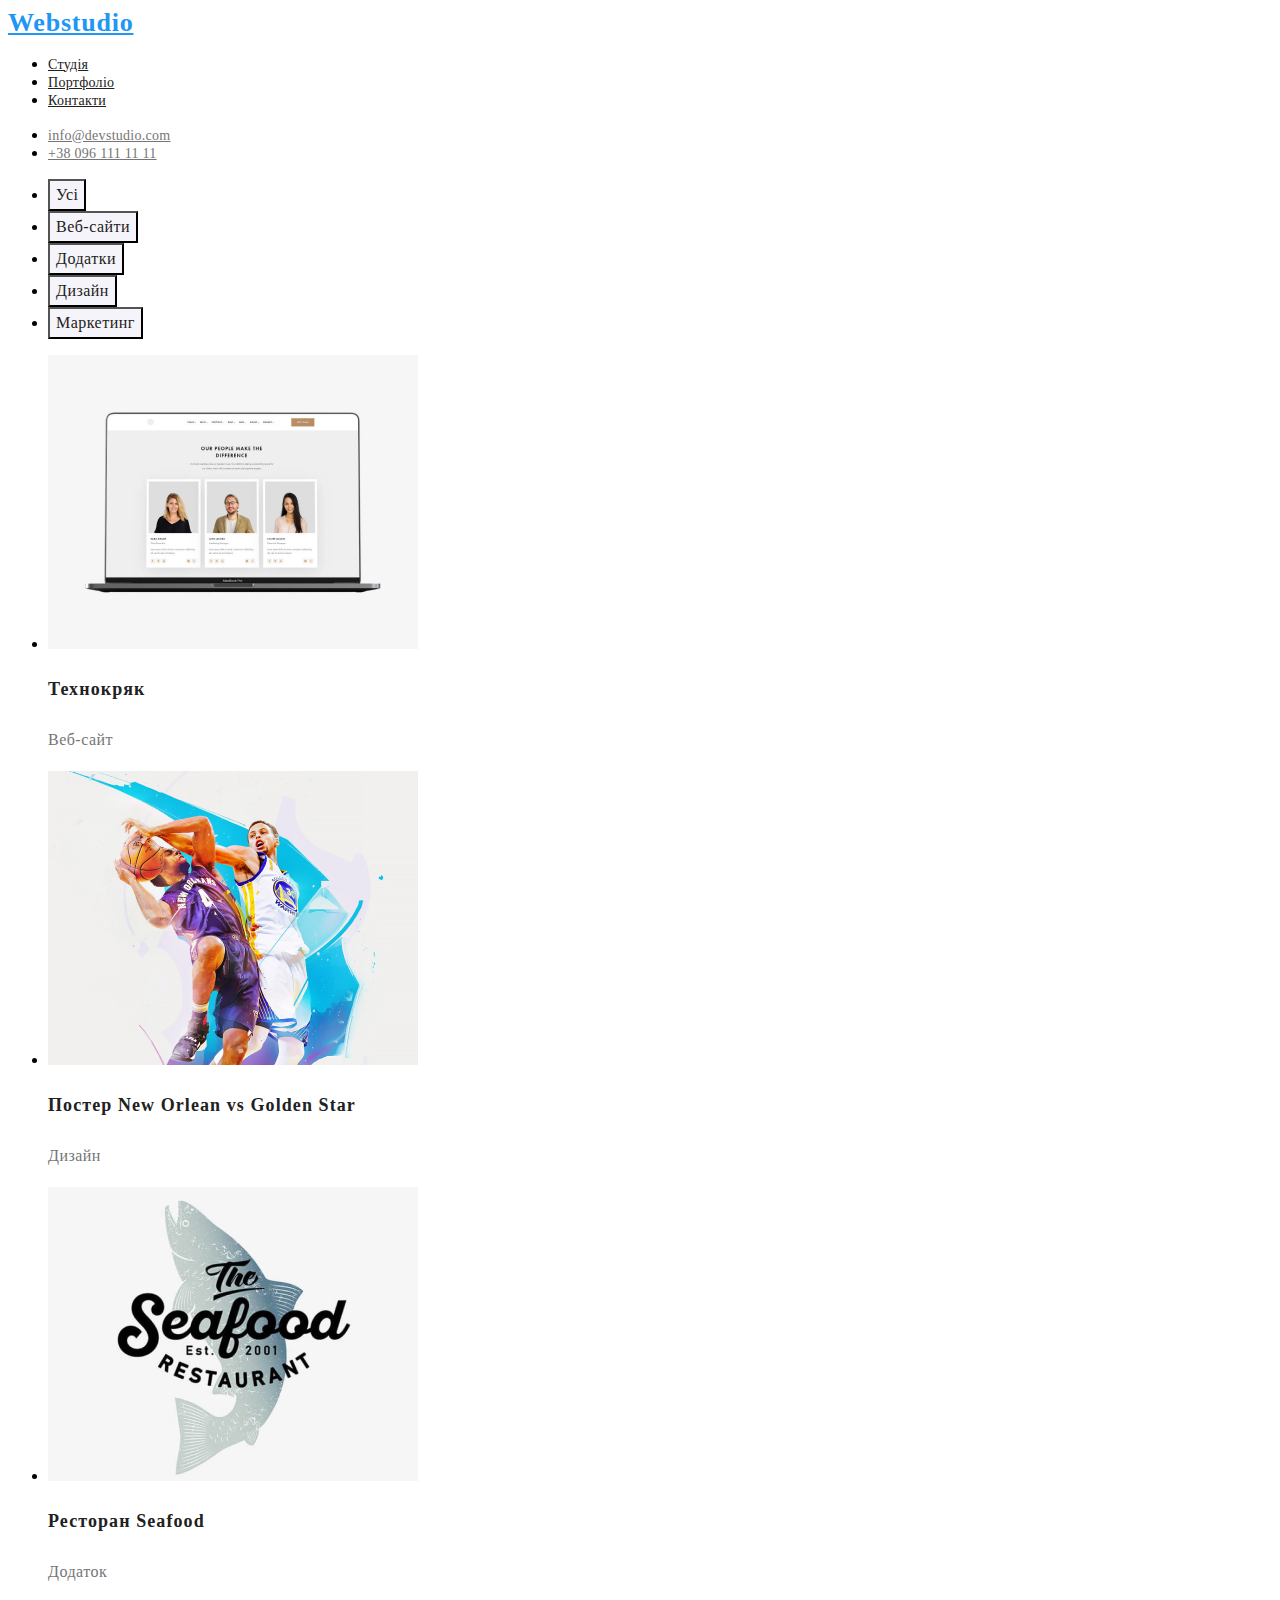
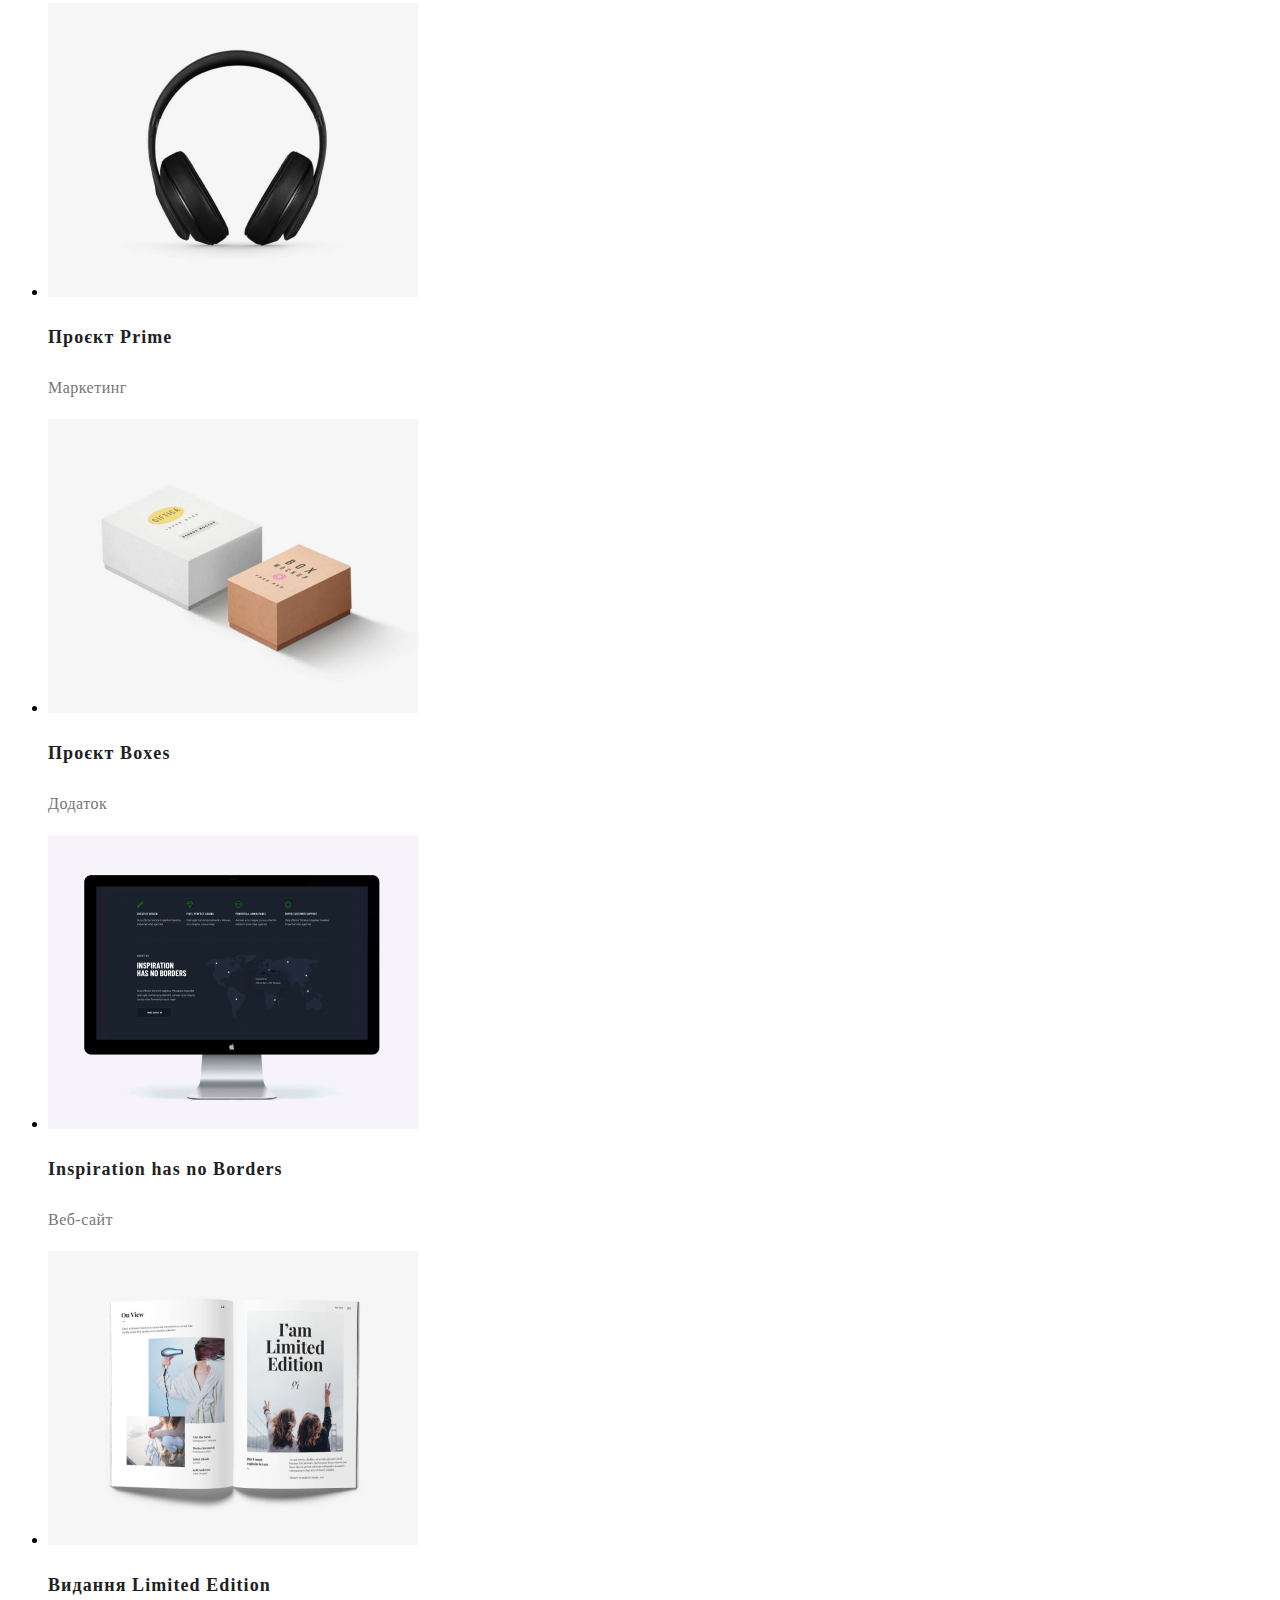
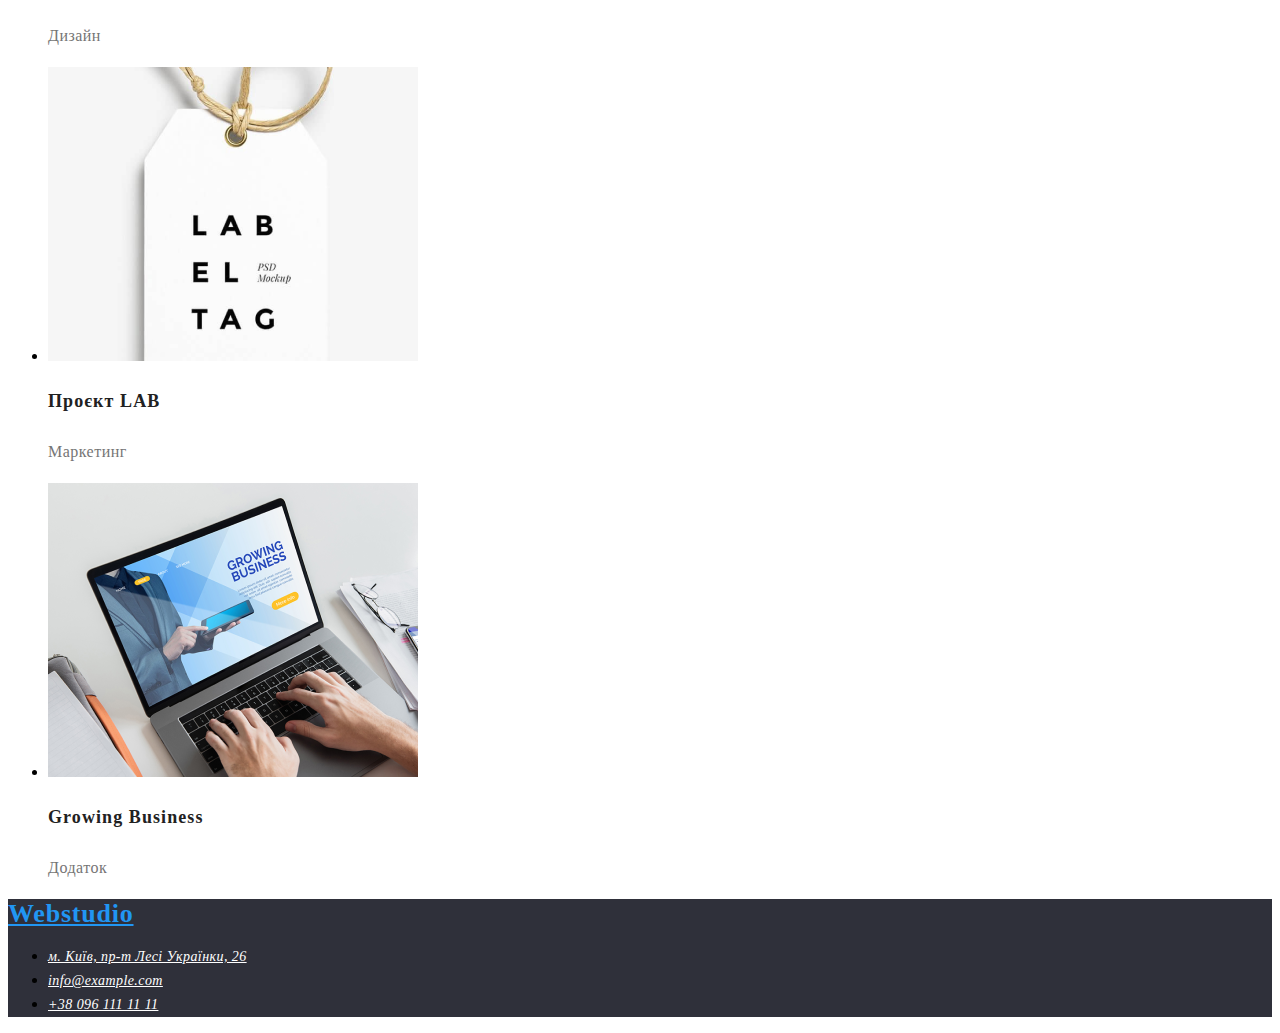
==== portfolio.html @ 76d361a6 "..." ====
<!DOCTYPE html>
<html lang="en">
<head>
    <meta charset="UTF-8">
    <meta http-equiv="X-UA-Compatible" content="IE=edge">
    <meta name="viewport" content="width=device-width, initial-scale=1.0">
    <title>Document</title>
    <link rel="stylesheet" href="./style.css">
</head>
<body>
    <header class="header">
        <a href="" class="logo">Webstudio</a>
        <nav class="nav">
            <ul class="nav-list">
                <li class="nav-list-item"><a href="" class="nav-list-link">Студія</a></li>
                <li class="nav-list-item"><a href="" class="nav-list-link">Портфоліо</a></li>
                <li class="nav-list-item"><a href="" class="nav-list-link">Контакти</a></li>
            </ul>
        </nav>
        <ul class="contact-list">
            <li class="contact-list-item"><a href="" class="contact-list-link">info@devstudio.com</a></li>
            <li class="contact-list-item"><a href="" class="contact-list-link">+38 096 111 11 11</a></li>
        </ul>
    </header>
    <main>
        <section class="portfolio">
            <ul class="filter-list">
                <li class="filter-list-item">
                    <button class="filter-list-btn">Усі</button>
                </li>
                <li class="filter-list-item">
                    <button class="filter-list-btn">Веб-сайти</button>
                </li>
                <li class="filter-list-item">
                    <button class="filter-list-btn">Додатки</button>
                </li>
                <li class="filter-list-item">
                    <button class="filter-list-btn">Дизайн</button>
                </li>
                <li class="filter-list-item">
                    <button class="filter-list-btn">Маркетинг</button>
                </li>
            </ul>
            <ul class="portfolio-list">
                <li class="portfolio-list-item">
                    <img src="./portfolio-img1.png" alt="" class="portfolio-list-img">
                    <h3 class="portfolio-list-title">Технокряк</h3>
                    <p class="portfolio-list-text">Веб-сайт</p>
                </li>
                <li class="portfolio-list-item">
                    <img src="./portfolio-img2.png" alt="" class="portfolio-list-img">
                    <h3 class="portfolio-list-title">Постер New Orlean vs Golden Star</h3>
                    <p class="portfolio-list-text">Дизайн</p>
                </li>
                <li class="portfolio-list-item">
                    <img src="./portfolio-img3.png" alt="" class="portfolio-list-img">
                    <h3 class="portfolio-list-title">Ресторан Seafood</h3>
                    <p class="portfolio-list-text">Додаток</p>
                </li>
                <li class="portfolio-list-item">
                    <img src="./portfolio-img4.png" alt="" class="portfolio-list-img">
                    <h3 class="portfolio-list-title">Проєкт Prime</h3>
                    <p class="portfolio-list-text">Маркетинг</p>
                </li>
                <li class="portfolio-list-item">
                    <img src="./portfolio-img5.png" alt="" class="portfolio-list-img">
                    <h3 class="portfolio-list-title">Проєкт Boxes</h3>
                    <p class="portfolio-list-text">Додаток</p>
                </li>
                <li class="portfolio-list-item">
                    <img src="./portfolio-img6.png" alt="" class="portfolio-list-img">
                    <h3 class="portfolio-list-title">Inspiration has no Borders</h3>
                    <p class="portfolio-list-text">Веб-сайт</p>
                </li>
                <li class="portfolio-list-item">
                    <img src="./portfolio-img7.png" alt="" class="portfolio-list-img">
                    <h3 class="portfolio-list-title">Видання Limited Edition</h3>
                    <p class="portfolio-list-text">Дизайн</p>
                </li>
                <li class="portfolio-list-item">
                    <img src="./portfolio-img8.png" alt="" class="portfolio-list-img">
                    <h3 class="portfolio-list-title">Проєкт LAB</h3>
                    <p class="portfolio-list-text">Маркетинг</p>
                </li>
                <li class="portfolio-list-item">
                    <img src="./portfolio-img9.png" alt="" class="portfolio-list-img">
                    <h3 class="portfolio-list-title">Growing Business</h3>
                    <p class="portfolio-list-text">Додаток</p>
                </li>
            </ul>
        </section>
    </main>
    <footer class="footer">
        <a href="" class="logo">Webstudio</a>
        <address class="address">
            <ul class="address-list">
                <li class="address-list-item"><a href="" class="address-list-link">м. Київ, пр-т Лесі Українки, 26</a></li>
                <li class="address-list-item"><a href="" class="address-list-link">info@example.com</a></li>
                <li class="address-list-item"><a href="" class="address-list-link">+38 096 111 11 11</a></li>
            </ul>
        </address>
    </footer>
</body>
</html>
---- style.css ----
.logo {
  font-family: Raleway;
  font-size: 26px;
  font-weight: 700;
  line-height: 30.52px;
  letter-spacing: 0.03em;
  text-align: left;
  color: #2196F3;
}
.header-logo {
  color: #000000;
}
.nav-list-link {
  font-family: Roboto;
  font-size: 14px;
  font-weight: 500;
  line-height: 16.41px;
  letter-spacing: 0.02em;
  text-align: left;
  color: #212121;
}
.nav-list-link:hover {
  color: #2196F3;
}
.contact-list-link {
  font-family: Roboto;
  font-size: 14px;
  font-weight: 500;
  line-height: 16.41px;
  letter-spacing: 0.02em;
  text-align: left;
  color: #757575;
}
.contact-list-link:hover {
  color: #2196F3;
}
.hero {
  background-color: #2F303A;
}
.hero-title {
  font-family: Roboto;
  font-size: 44px;
  font-weight: 900;
  line-height: 60px;
  letter-spacing: 0.06em;
  text-align: center;
  color: #FFFFFF;
  text-transform: uppercase;
}
.hero-btn {
  font-family: Roboto;
  font-size: 16px;
  font-weight: 700;
  line-height: 30px;
  letter-spacing: 0.06em;
  text-align: center;
  color: #FFFFFF;
  background-color: #2196F3;
}
.features-list-title {
  font-family: Roboto;
  font-size: 14px;
  font-weight: 700;
  line-height: 16.41px;
  letter-spacing: 0.03em;
  text-align: left;
  color: #212121;
}
.features-list-text {
  font-family: Roboto;
  font-size: 14px;
  font-weight: 400;
  line-height: 24px;
  letter-spacing: 0.03em;
  text-align: left;
  color: #757575;
}
.work-title {
  font-family: Roboto;
  font-size: 36px;
  font-weight: 700;
  line-height: 42.19px;
  letter-spacing: 0.03em;
  text-align: center;
  color: #212121;
}
.team-title {
  font-family: Roboto;
  font-size: 36px;
  font-weight: 700;
  line-height: 42.19px;
  letter-spacing: 0.03em;
  text-align: center;
  color: #212121;
}
.team-list-title {
  font-family: Roboto;
  font-size: 16px;
  font-weight: 500;
  line-height: 18.75px;
  letter-spacing: 0.03em;
  text-align: center;
  color: #212121;
}
.team-list-text {
  font-family: Roboto;
  font-size: 16px;
  font-weight: 400;
  line-height: 18.75px;
  letter-spacing: 0.03em;
  text-align: center;
  color: #757575;
}
.footer {
  background-color: #2F303A;
} 
.footer-logo {
  color: #FFFFFF;
}
.address-list-link {
  font-family: Roboto;
  font-size: 14px;
  font-weight: 400;
  line-height: 24px;
  letter-spacing: 0.03em;
  text-align: left;
  color: #FFFFFF;
}
.filter-list-btn {
  font-family: Roboto;
  font-size: 16px;
  font-weight: 500;
  line-height: 26px;
  letter-spacing: 0.03em;
  text-align: center;
  color: #212121;
  background-color: #F5F4FA;
}
.filter-list-btn:hover {
  color: #FFFFFF;
  background-color: #2196F3;
}
.portfolio-list-title {
  font-family: Roboto;
  font-size: 18px;
  font-weight: 700;
  line-height: 36px;
  letter-spacing: 0.06em;
  text-align: left;
  color: #212121;
}
.portfolio-list-text {
  font-family: Roboto;
  font-size: 16px;
  font-weight: 400;
  line-height: 30px;
  letter-spacing: 0.03em;
  text-align: left;
  color: #757575;
}
.backdrop {
  position: fixed;
  top: 0;
  left: 0;
  width: 100%;
  height: 100%;
  background-color: rgba(0, 0, 0, 0.5);
  opacity: 1;
}
.backdrop.is-hidden {
  opacity: 0;
  pointer-events: none;
}
.no-scroll {
  overflow: hidden;
}
.modal {
  position: absolute;
  top: 50%;
  left: 50%;
  transform: translate(-50%, -50%);
  background-color: #FFFFFF;
  max-width: 528px;
  padding: 40px;
}
.form-modal-input, .form-modal-textarea {
  width: 100%;
}
.form-modal-textarea {
  height: 120px;
  padding: 12px 16px;
  margin-top: 4px;
}
.form-modal-input {
  height: 40px;
  margin-top: 4px;
}
.modal-text {
  font-family: Roboto;
  font-size: 20px;
  font-weight: 700;
  line-height: 23.44px;
  letter-spacing: 0.03em;
  text-align: center;
  color: #212121;
  margin-bottom: 12px;
}
.form-modal-label {
  font-family: Roboto;
  font-size: 12px;
  font-weight: 400;
  line-height: 14.06px;
  letter-spacing: 0.01em;
  text-align: left;
  color: #757575;
  margin-bottom: 10px;
  display: block;
}
.privacy-box {
  display: flex;
  gap: 8px;
  margin-top: 20px;
}
.privacy-box-text {
  font-family: Roboto;
  font-size: 14px;
  font-weight: 400;
  line-height: 24px;
  letter-spacing: 0.03em;
  text-align: left;
  color: #757575;
}
.privacy-box-link {
  text-decoration: underline;
}
.modal-btn {
  width: 200px;
  height: 50px;
  background-color: #2196F3;
  border-radius: 4px;
  font-family: 'Roboto';
  font-size: 16px;
  font-weight: 700;
  line-height: 30px;
  letter-spacing: 0.06em;
  text-align: center;
  color: #FFFFFF;
  display: block;
  margin: 0 auto;
  margin-top: 30px;
}
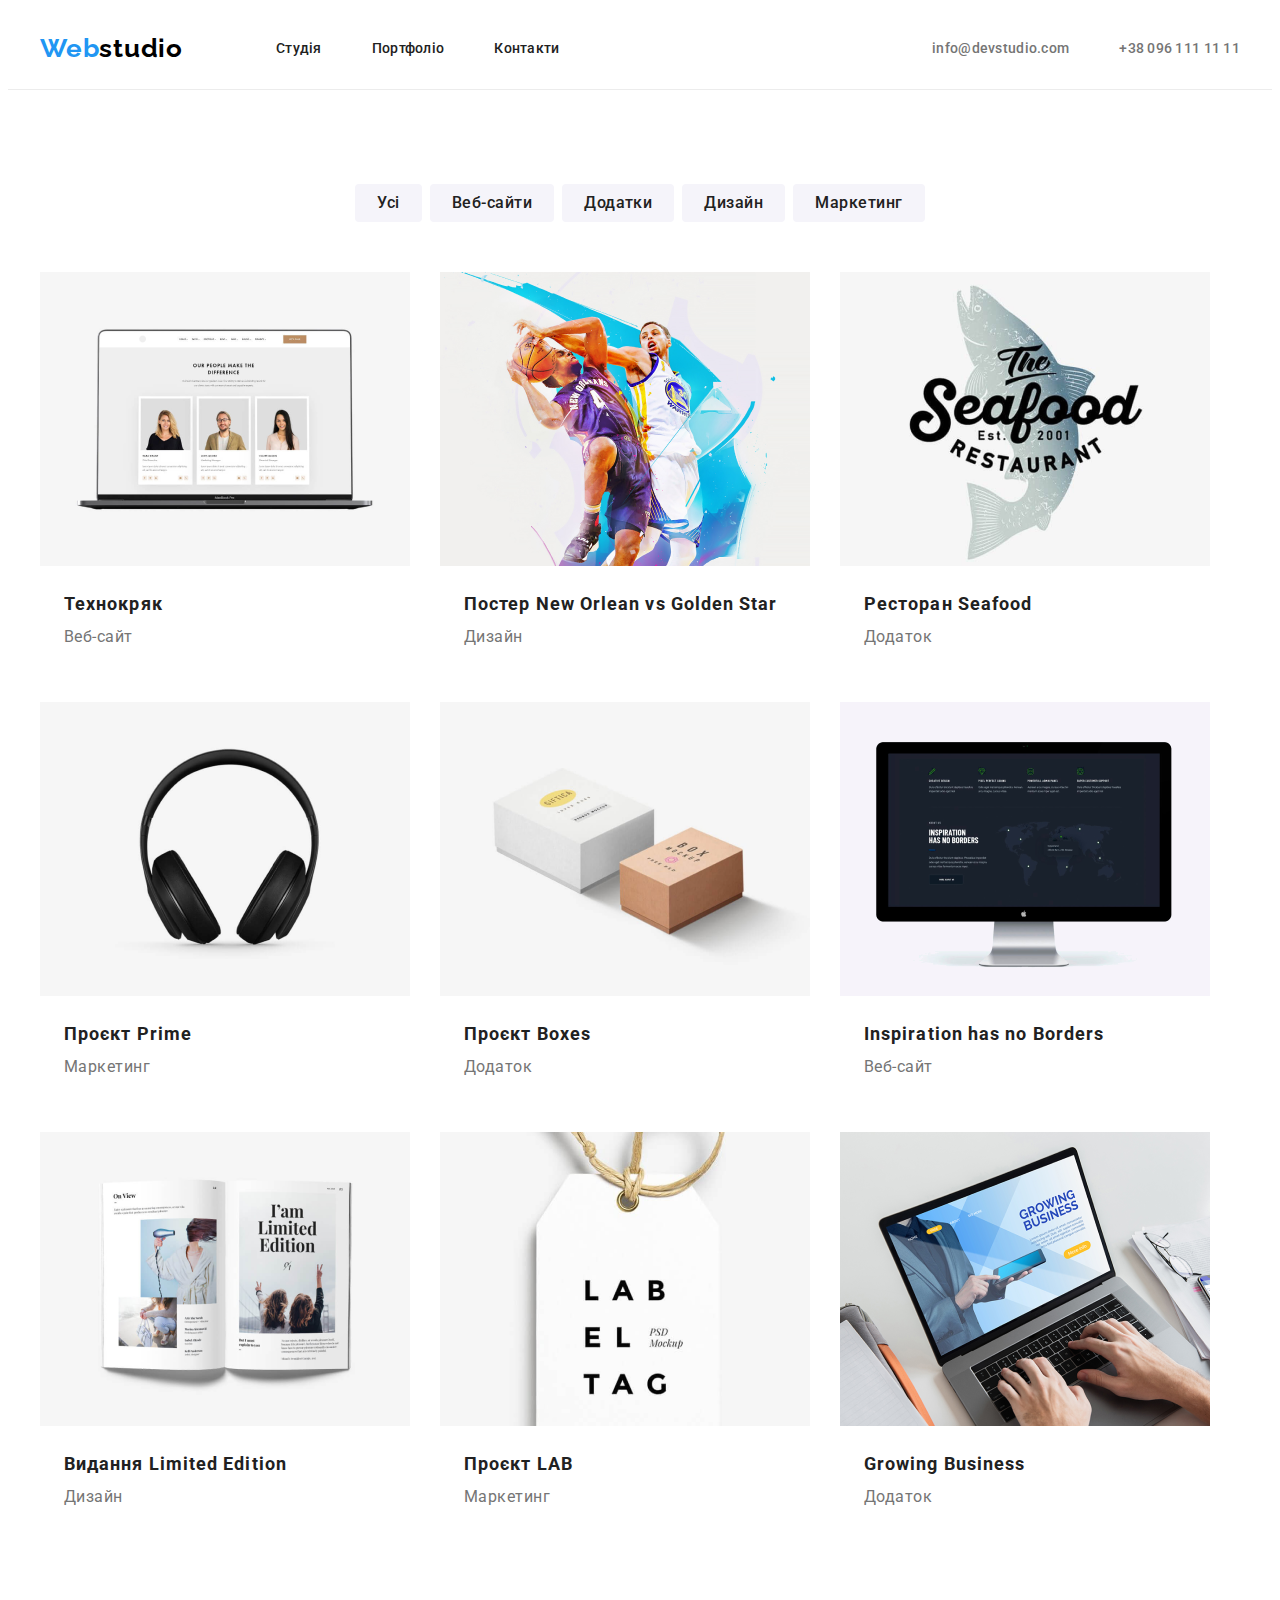
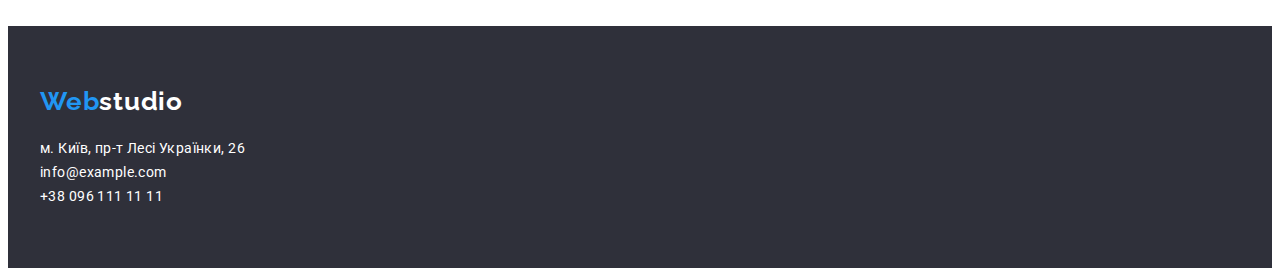
==== commit f4a10662: "..." ====
--- a/portfolio.html
+++ b/portfolio.html
@@ -4,16 +4,22 @@
     <meta charset="UTF-8">
     <meta http-equiv="X-UA-Compatible" content="IE=edge">
     <meta name="viewport" content="width=device-width, initial-scale=1.0">
-    <title>Document</title>
+    <title>Portfolio</title>
+    <link rel="stylesheet" href=" https://cdnjs.cloudflare.com/ajax/libs/modern-normalize/2.0.0/modern-normalize.min.css " integrity="sha512-4xo8blKMVCiXpTaLzQSLSw3KFOVPWhm/TRtuPVc4WG6kUgjH6J03IBuG7JZPkcWMxJ5huwaBpOpnwYElP/m6wg ==" crossorigin="anonymous" referrerpolicy="no-referrer" />
+    <link rel="preconnect" href="https://fonts.googleapis.com">
+    <link rel="preconnect" href="https://fonts.gstatic.com" crossorigin>
+    <link href="https://fonts.googleapis.com/css2?family=Raleway&family=Roboto&display=swap" rel="stylesheet">
+    <link rel="stylesheet" href="./reset.css">
     <link rel="stylesheet" href="./style.css">
 </head>
 <body>
     <header class="header">
-        <a href="" class="logo">Webstudio</a>
+        <div class="container header-container">
+        <a href="" class="logo">Web<span class="header-logo">studio</span></a>
         <nav class="nav">
             <ul class="nav-list">
-                <li class="nav-list-item"><a href="" class="nav-list-link">Студія</a></li>
-                <li class="nav-list-item"><a href="" class="nav-list-link">Портфоліо</a></li>
+                <li class="nav-list-item"><a href="./index.html" class="nav-list-link">Студія</a></li>
+                <li class="nav-list-item"><a href="./portfolio.html" class="nav-list-link">Портфоліо</a></li>
                 <li class="nav-list-item"><a href="" class="nav-list-link">Контакти</a></li>
             </ul>
         </nav>
@@ -21,9 +27,11 @@
             <li class="contact-list-item"><a href="" class="contact-list-link">info@devstudio.com</a></li>
             <li class="contact-list-item"><a href="" class="contact-list-link">+38 096 111 11 11</a></li>
         </ul>
+        </div>
     </header>
     <main>
         <section class="portfolio">
+            <div class="container">
             <ul class="filter-list">
                 <li class="filter-list-item">
                     <button class="filter-list-btn">Усі</button>
@@ -44,61 +52,82 @@
             <ul class="portfolio-list">
                 <li class="portfolio-list-item">
                     <img src="./portfolio-img1.png" alt="" class="portfolio-list-img">
-                    <h3 class="portfolio-list-title">Технокряк</h3>
-                    <p class="portfolio-list-text">Веб-сайт</p>
+                    <div class="portfolio-list-text-wrap">
+                        <h3 class="portfolio-list-title">Технокряк</h3>
+                        <p class="portfolio-list-text">Веб-сайт</p>
+                    </div>
                 </li>
                 <li class="portfolio-list-item">
                     <img src="./portfolio-img2.png" alt="" class="portfolio-list-img">
-                    <h3 class="portfolio-list-title">Постер New Orlean vs Golden Star</h3>
-                    <p class="portfolio-list-text">Дизайн</p>
+                    <div class="portfolio-list-text-wrap">
+                        <h3 class="portfolio-list-title">Постер New Orlean vs Golden Star</h3>
+                        <p class="portfolio-list-text">Дизайн</p>
+                    </div>
                 </li>
                 <li class="portfolio-list-item">
                     <img src="./portfolio-img3.png" alt="" class="portfolio-list-img">
-                    <h3 class="portfolio-list-title">Ресторан Seafood</h3>
-                    <p class="portfolio-list-text">Додаток</p>
+                    <div class="portfolio-list-text-wrap">
+                        <h3 class="portfolio-list-title">Ресторан Seafood</h3>
+                        <p class="portfolio-list-text">Додаток</p>
+                    </div>
                 </li>
                 <li class="portfolio-list-item">
                     <img src="./portfolio-img4.png" alt="" class="portfolio-list-img">
-                    <h3 class="portfolio-list-title">Проєкт Prime</h3>
-                    <p class="portfolio-list-text">Маркетинг</p>
+                    <div class="portfolio-list-text-wrap">
+                        <h3 class="portfolio-list-title">Проєкт Prime</h3>
+                        <p class="portfolio-list-text">Маркетинг</p>
+                    </div>
                 </li>
                 <li class="portfolio-list-item">
                     <img src="./portfolio-img5.png" alt="" class="portfolio-list-img">
-                    <h3 class="portfolio-list-title">Проєкт Boxes</h3>
-                    <p class="portfolio-list-text">Додаток</p>
+                    <div class="portfolio-list-text-wrap">
+                        <h3 class="portfolio-list-title">Проєкт Boxes</h3>
+                        <p class="portfolio-list-text">Додаток</p>
+                    </div>
                 </li>
                 <li class="portfolio-list-item">
                     <img src="./portfolio-img6.png" alt="" class="portfolio-list-img">
-                    <h3 class="portfolio-list-title">Inspiration has no Borders</h3>
-                    <p class="portfolio-list-text">Веб-сайт</p>
+                    <div class="portfolio-list-text-wrap">
+                        <h3 class="portfolio-list-title">Inspiration has no Borders</h3>
+                        <p class="portfolio-list-text">Веб-сайт</p>
+                    </div>
                 </li>
                 <li class="portfolio-list-item">
                     <img src="./portfolio-img7.png" alt="" class="portfolio-list-img">
-                    <h3 class="portfolio-list-title">Видання Limited Edition</h3>
-                    <p class="portfolio-list-text">Дизайн</p>
+                    <div class="portfolio-list-text-wrap">
+                        <h3 class="portfolio-list-title">Видання Limited Edition</h3>
+                        <p class="portfolio-list-text">Дизайн</p>
+                    </div>
                 </li>
                 <li class="portfolio-list-item">
                     <img src="./portfolio-img8.png" alt="" class="portfolio-list-img">
-                    <h3 class="portfolio-list-title">Проєкт LAB</h3>
-                    <p class="portfolio-list-text">Маркетинг</p>
+                    <div class="portfolio-list-text-wrap">
+                        <h3 class="portfolio-list-title">Проєкт LAB</h3>
+                        <p class="portfolio-list-text">Маркетинг</p>
+                    </div>
                 </li>
                 <li class="portfolio-list-item">
                     <img src="./portfolio-img9.png" alt="" class="portfolio-list-img">
-                    <h3 class="portfolio-list-title">Growing Business</h3>
-                    <p class="portfolio-list-text">Додаток</p>
+                    <div class="portfolio-list-text-wrap">
+                        <h3 class="portfolio-list-title">Growing Business</h3>
+                        <p class="portfolio-list-text">Додаток</p>
+                    </div>
                 </li>
             </ul>
+            </div>
         </section>
     </main>
     <footer class="footer">
-        <a href="" class="logo">Webstudio</a>
+        <div class="container">
+        <a href="" class="logo">Web<span class="footer-logo">studio</span></a>
         <address class="address">
             <ul class="address-list">
-                <li class="address-list-item"><a href="" class="address-list-link">м. Київ, пр-т Лесі Українки, 26</a></li>
+                <li class="address-list-item"><a href="" class="address-list-link location-link">м. Київ, пр-т Лесі Українки, 26</a></li>
                 <li class="address-list-item"><a href="" class="address-list-link">info@example.com</a></li>
                 <li class="address-list-item"><a href="" class="address-list-link">+38 096 111 11 11</a></li>
             </ul>
         </address>
+        </div>
     </footer>
 </body>
 </html>--- a/style.css
+++ b/style.css
@@ -1,3 +1,25 @@
+.container {
+  width: 1200px;
+  padding-left: 15px;
+  padding-right: 15px;
+  margin: 0 auto;
+}
+.header-container {
+  display: flex;
+  gap: 93px;
+  align-items: center;
+}
+.contact-list {
+  margin-left: auto;
+}
+.nav-list, .contact-list {
+  display: flex;
+  gap: 50px;
+}
+.header {
+  padding: 25px 0;
+  border-bottom: 1px solid #ECECEC;
+}
 .logo {
   font-family: Raleway;
   font-size: 26px;
@@ -34,8 +56,10 @@
 .contact-list-link:hover {
   color: #2196F3;
 }
+/* Hero section */
 .hero {
   background-color: #2F303A;
+  padding: 200px 0;
 }
 .hero-title {
   font-family: Roboto;
@@ -46,16 +70,29 @@
   text-align: center;
   color: #FFFFFF;
   text-transform: uppercase;
+  margin-bottom: 30px;
 }
 .hero-btn {
+  display: block;
   font-family: Roboto;
   font-size: 16px;
   font-weight: 700;
   line-height: 30px;
   letter-spacing: 0.06em;
+  width: 216px;
+  height: 50px;
   text-align: center;
   color: #FFFFFF;
   background-color: #2196F3;
+  margin: 0 auto;
+}
+/* Features section */
+.features {
+  padding: 94px 0;
+}
+.features-list {
+  display: flex;
+  gap: 30px;
 }
 .features-list-title {
   font-family: Roboto;
@@ -65,6 +102,7 @@
   letter-spacing: 0.03em;
   text-align: left;
   color: #212121;
+  margin-bottom: 10px;
 }
 .features-list-text {
   font-family: Roboto;
@@ -75,6 +113,13 @@
   text-align: left;
   color: #757575;
 }
+.work {
+  padding-bottom: 94px;
+}
+.work-list {
+  display: flex;
+  gap: 30px;
+}
 .work-title {
   font-family: Roboto;
   font-size: 36px;
@@ -83,6 +128,14 @@
   letter-spacing: 0.03em;
   text-align: center;
   color: #212121;
+  margin-bottom: 50px;
+}
+.team {
+  padding: 94px 0;
+}
+.team-list {
+  display: flex;
+  gap: 30px;
 }
 .team-title {
   font-family: Roboto;
@@ -92,6 +145,7 @@
   letter-spacing: 0.03em;
   text-align: center;
   color: #212121;
+  margin-bottom: 50px;
 }
 .team-list-title {
   font-family: Roboto;
@@ -101,6 +155,7 @@
   letter-spacing: 0.03em;
   text-align: center;
   color: #212121;
+  margin-top: 30px;
 }
 .team-list-text {
   font-family: Roboto;
@@ -110,13 +165,18 @@
   letter-spacing: 0.03em;
   text-align: center;
   color: #757575;
+  margin-top: 10px;
 }
 .footer {
   background-color: #2F303A;
+  padding: 60px 0;
 } 
 .footer-logo {
   color: #FFFFFF;
 }
+.address {
+  margin-top: 20px;
+}
 .address-list-link {
   font-family: Roboto;
   font-size: 14px;
@@ -125,6 +185,19 @@
   letter-spacing: 0.03em;
   text-align: left;
   color: #FFFFFF;
+  margin-bottom: 9px;
+}
+.portfolio {
+  padding: 94px 0;
+}
+.portfolio-list-text-wrap {
+  padding: 20px 24px;
+}
+.filter-list {
+  margin-bottom: 50px;
+  display: flex;
+  gap: 8px;
+  justify-content: center;
 }
 .filter-list-btn {
   font-family: Roboto;
@@ -135,10 +208,17 @@
   text-align: center;
   color: #212121;
   background-color: #F5F4FA;
+  padding: 6px 22px;
+  border-radius: 4px;
 }
 .filter-list-btn:hover {
   color: #FFFFFF;
   background-color: #2196F3;
+}
+.portfolio-list {
+  display: flex;
+  flex-wrap: wrap;
+  gap: 30px;
 }
 .portfolio-list-title {
   font-family: Roboto;
